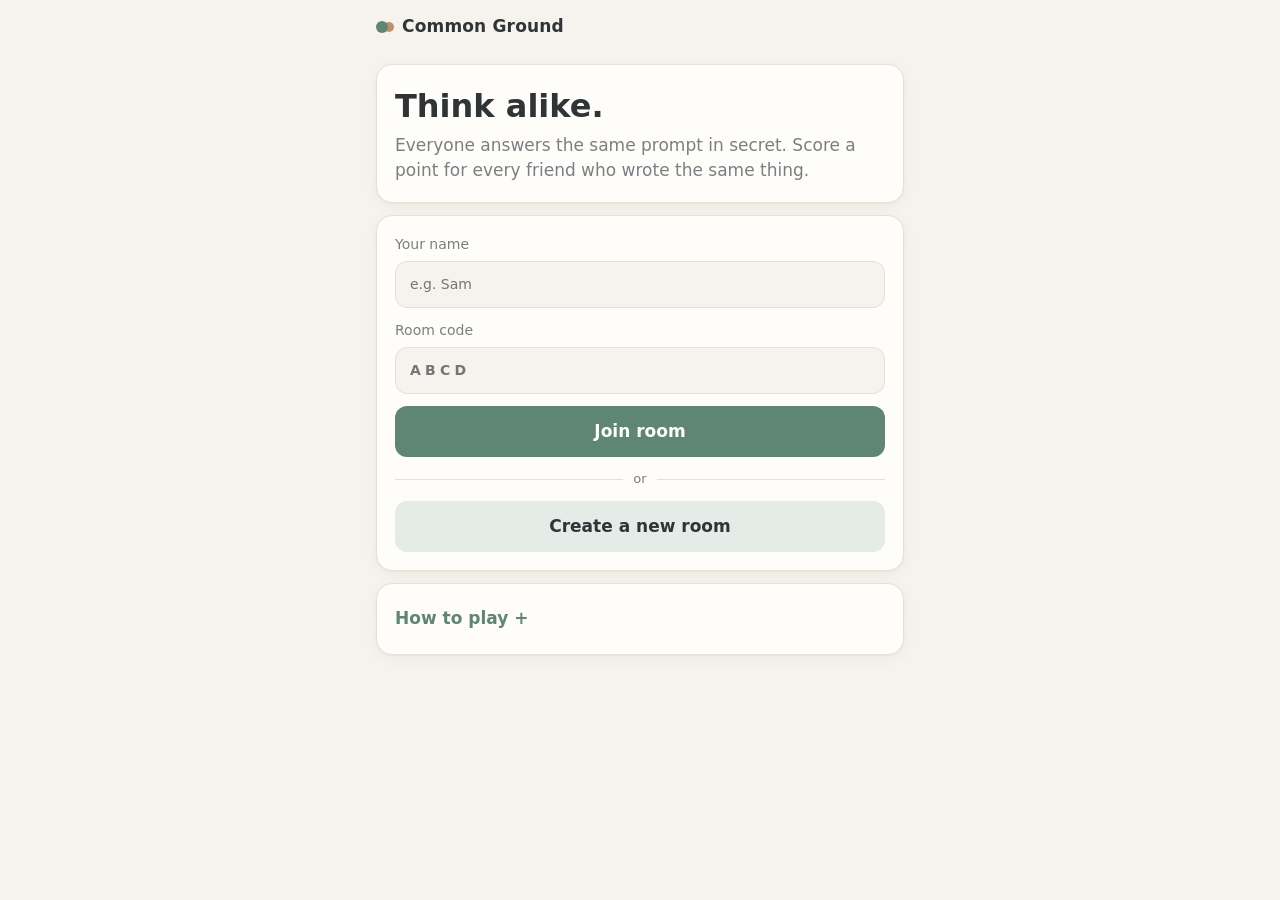
==== index.html @ 86b1faa2 "Add Common Ground: a calm, turn-based party game PWA Static site (GitHub Pages / Cloudflare Pages re" ====
<!doctype html>
<html lang="en">
<head>
  <meta charset="utf-8">
  <meta name="viewport" content="width=device-width, initial-scale=1, viewport-fit=cover">
  <title>Common Ground</title>
  <meta name="description" content="A calm party game for friends: answer prompts and try to think alike.">
  <meta name="theme-color" content="#f6f3ee" media="(prefers-color-scheme: light)">
  <meta name="theme-color" content="#1c1f22" media="(prefers-color-scheme: dark)">
  <link rel="manifest" href="manifest.webmanifest">
  <link rel="icon" href="icons/icon.svg" type="image/svg+xml">
  <link rel="apple-touch-icon" href="icons/icon-192.png">
  <meta name="apple-mobile-web-app-capable" content="yes">
  <meta name="apple-mobile-web-app-status-bar-style" content="default">
  <link rel="stylesheet" href="css/style.css">
</head>
<body>
  <header class="bar">
    <div class="brand"><span class="dot"></span>Common Ground</div>
    <div id="bar-right"></div>
  </header>
  <main id="app" aria-live="polite"></main>
  <div id="toast" role="status"></div>
  <noscript>Common Ground needs JavaScript to run.</noscript>
  <script src="vendor/peerjs.min.js"></script>
  <script type="module" src="js/app.js"></script>
</body>
</html>
---- css/style.css ----
:root {
  --bg: #f6f3ee;
  --card: #fffdf9;
  --ink: #2f3437;
  --muted: #7a7f83;
  --line: #e6e0d6;
  --accent: #5f8575;
  --accent-ink: #ffffff;
  --accent-soft: #e3ece7;
  --match: #eef4f0;
  --warn: #b0705a;
  --radius: 16px;
  --shadow: 0 1px 2px rgba(60, 50, 30, 0.05), 0 4px 16px rgba(60, 50, 30, 0.04);
  color-scheme: light;
}
@media (prefers-color-scheme: dark) {
  :root {
    --bg: #1c1f22;
    --card: #25292d;
    --ink: #e6e2da;
    --muted: #9a9e9f;
    --line: #353a3f;
    --accent: #86ad9b;
    --accent-ink: #15201b;
    --accent-soft: #2d3a34;
    --match: #2a332f;
    --warn: #d39a84;
    --shadow: none;
    color-scheme: dark;
  }
}

* { box-sizing: border-box; }
html { -webkit-text-size-adjust: 100%; }
body {
  margin: 0;
  background: var(--bg);
  color: var(--ink);
  font: 17px/1.5 ui-rounded, "SF Pro Rounded", system-ui, -apple-system, "Segoe UI", Roboto, sans-serif;
  min-height: 100dvh;
  padding: env(safe-area-inset-top) env(safe-area-inset-right) env(safe-area-inset-bottom) env(safe-area-inset-left);
  -webkit-tap-highlight-color: transparent;
}

.bar {
  display: flex; align-items: center; justify-content: space-between; gap: 12px;
  max-width: 560px; margin: 0 auto; padding: 14px 16px 4px;
}
.brand { font-weight: 650; letter-spacing: 0.01em; display: flex; align-items: center; gap: 8px; }
.brand .dot { width: 12px; height: 12px; border-radius: 50%; background: var(--accent); box-shadow: 7px 0 0 -1px #c28f6b; margin-right: 6px; }
#bar-right { display: flex; align-items: center; gap: 10px; font-size: 14px; }
.room { font-weight: 650; letter-spacing: 0.12em; color: var(--muted); }
.status { color: var(--warn); }

main { max-width: 560px; margin: 0 auto; padding: 8px 16px 48px; }
.screen { animation: fade 0.35s ease both; }
@keyframes fade { from { opacity: 0; transform: translateY(4px); } }
@media (prefers-reduced-motion: reduce) { .screen { animation: none; } }

.card {
  background: var(--card); border: 1px solid var(--line); border-radius: var(--radius);
  box-shadow: var(--shadow); padding: 18px; margin: 12px 0;
}
.stack { display: flex; flex-direction: column; gap: 12px; }
.row { display: flex; gap: 10px; }
.grow { flex: 1; }
.center { text-align: center; }
.center-block { display: block; margin: 8px auto; }
.muted { color: var(--muted); }
.small { font-size: 14px; }

h1 { font-size: 28px; line-height: 1.2; margin: 4px 0 8px; font-weight: 650; }
h2 { font-size: 16px; margin: 0 0 10px; font-weight: 650; }
.hero h1 { font-size: 32px; }
.hero p { margin: 0; }

label { display: flex; flex-direction: column; gap: 6px; font-size: 14px; color: var(--muted); }
input, textarea {
  font: inherit; color: var(--ink); background: var(--bg);
  border: 1px solid var(--line); border-radius: 12px; padding: 12px 14px; width: 100%;
  outline: none; transition: border-color 0.2s;
}
input:focus, textarea:focus { border-color: var(--accent); }
textarea { resize: vertical; font-size: 15px; }
.code-input { text-transform: uppercase; letter-spacing: 0.3em; font-weight: 650; }

button {
  font: inherit; font-weight: 600; color: var(--ink); background: transparent;
  border: 1px solid var(--line); border-radius: 12px; padding: 12px 16px; cursor: pointer;
  transition: background 0.2s, opacity 0.2s;
  touch-action: manipulation;
}
button:disabled { opacity: 0.45; cursor: default; }
button.primary { background: var(--accent); color: var(--accent-ink); border-color: transparent; }
button.primary-soft { background: var(--accent-soft); border-color: transparent; }
button.ghost { background: transparent; }
button.link { border: none; padding: 4px 0; color: var(--accent); font-weight: 600; }
button.wide { width: 100%; margin-top: 12px; }
button:focus-visible, [data-group]:focus-visible { outline: 2px solid var(--accent); outline-offset: 2px; }

.or { display: flex; align-items: center; gap: 10px; color: var(--muted); font-size: 13px; }
.or::before, .or::after { content: ""; flex: 1; height: 1px; background: var(--line); }
.notice { background: var(--accent-soft); border-radius: 12px; padding: 10px 14px; margin: 12px 0; }
.help { padding-left: 20px; margin: 10px 0 0; color: var(--ink); }
.help li { margin: 6px 0; }

.bigcode { font-size: 52px; font-weight: 700; letter-spacing: 0.18em; margin: 0 0 8px; padding-left: 0.18em; }

.plist { list-style: none; margin: 0; padding: 0; display: flex; flex-direction: column; gap: 8px; }
.plist li { display: flex; align-items: center; gap: 8px; }
.plist.inline { flex-direction: row; flex-wrap: wrap; margin-bottom: 8px; }
.tag { font-size: 12px; color: var(--muted); border: 1px solid var(--line); border-radius: 999px; padding: 1px 8px; }
.x { margin-left: auto; border: none; padding: 2px 10px; color: var(--muted); font-size: 20px; line-height: 1; }

.chip { display: inline-flex; align-items: center; gap: 7px; font-weight: 600; }
.chip i { width: 10px; height: 10px; border-radius: 50%; background: var(--c); flex: none; }
.chip.away { opacity: 0.45; }
.plist.inline .chip { border: 1px solid var(--line); border-radius: 999px; padding: 4px 12px; font-size: 15px; }
.plist.inline .chip.done { background: var(--match); border-color: transparent; }
.plist.inline .chip.done::after { content: "✓"; color: var(--accent); font-size: 13px; }

.setting { display: flex; justify-content: space-between; align-items: center; gap: 12px; }
.seg { display: inline-flex; border: 1px solid var(--line); border-radius: 12px; overflow: hidden; }
.seg button { border: none; border-radius: 0; padding: 8px 14px; font-weight: 600; }
.seg button + button { border-left: 1px solid var(--line); }
.seg button.on { background: var(--accent-soft); color: var(--ink); }
.seg button:disabled { opacity: 1; }
.seg button:disabled:not(.on) { color: var(--muted); }

.roundinfo { display: flex; justify-content: space-between; color: var(--muted); font-size: 14px; margin-top: 12px; }
.timer { font-variant-numeric: tabular-nums; }
.timer.low { color: var(--warn); }
.prompt { font-size: 30px; margin: 10px 0 4px; }
.spot-banner {
  margin-top: 10px; padding: 10px 14px; border-radius: 12px; font-size: 15px;
  background: color-mix(in srgb, var(--c) 16%, transparent); border-left: 4px solid var(--c);
}
.locked { font-size: 24px; font-weight: 650; margin: 2px 0 12px; }
.hint { color: var(--muted); font-size: 14px; margin: 8px 0 0; }

.groups { list-style: none; padding: 0; margin: 12px 0; display: flex; flex-direction: column; gap: 10px; }
.group {
  background: var(--card); border: 1px solid var(--line); border-radius: var(--radius);
  padding: 12px 14px; transition: border-color 0.2s, background 0.2s;
}
.group[data-group] { cursor: pointer; }
.group.match { background: var(--match); }
.group.spotg { border-color: var(--accent); }
.group.sel { border-color: var(--accent); box-shadow: 0 0 0 2px var(--accent) inset; }
.gtop { display: flex; justify-content: space-between; align-items: baseline; gap: 10px; }
.glabel { font-size: 20px; font-weight: 650; overflow-wrap: anywhere; }
.gcount { color: var(--accent); font-weight: 700; }
.gmem { display: flex; flex-wrap: wrap; gap: 6px 14px; margin-top: 6px; font-size: 15px; }
.mem { display: inline-flex; align-items: center; gap: 6px; }
.mem[data-split] { cursor: pointer; text-decoration: underline dotted var(--muted); text-underline-offset: 4px; }
.mem em { color: var(--muted); font-style: normal; font-size: 14px; }
.pts { color: var(--accent); font-size: 14px; }

.scores { list-style: none; padding: 0; margin: 0; }
.scores li { display: flex; justify-content: space-between; align-items: center; padding: 8px 0; border-top: 1px solid var(--line); }
.scores li:first-child { border-top: none; }
.score { font-weight: 700; font-variant-numeric: tabular-nums; }
.score small { color: var(--accent); font-weight: 600; margin-right: 8px; }
.sync { margin: 12px 0 0; }

#toast {
  position: fixed; left: 50%; bottom: calc(24px + env(safe-area-inset-bottom)); transform: translate(-50%, 20px);
  background: var(--ink); color: var(--bg); padding: 10px 18px; border-radius: 999px; font-size: 15px;
  opacity: 0; pointer-events: none; transition: opacity 0.25s, transform 0.25s; max-width: calc(100% - 32px);
}
#toast.show { opacity: 1; transform: translate(-50%, 0); }
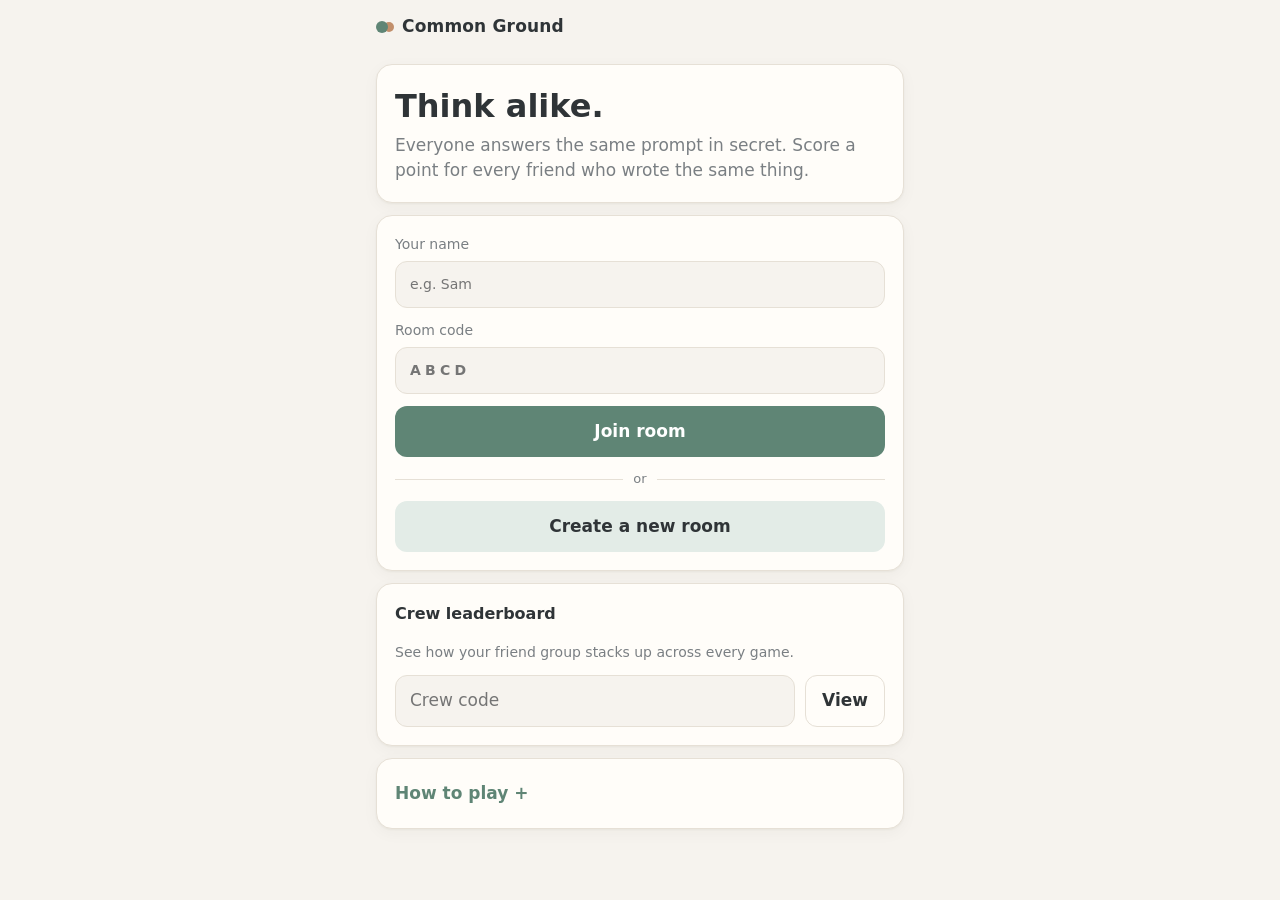
==== commit 9c248720: "Fix joining: relay game messages through Supabase Realtime Direct WebRTC connections failed between " ====
--- a/index.html
+++ b/index.html
@@ -22,7 +22,7 @@
   <main id="app" aria-live="polite"></main>
   <div id="toast" role="status"></div>
   <noscript>Common Ground needs JavaScript to run.</noscript>
-  <script src="vendor/peerjs.min.js"></script>
+  <script src="vendor/supabase.js"></script>
   <script type="module" src="js/app.js"></script>
 </body>
 </html>
--- a/css/style.css
+++ b/css/style.css
@@ -169,3 +169,26 @@
   opacity: 0; pointer-events: none; transition: opacity 0.25s, transform 0.25s; max-width: calc(100% - 32px);
 }
 #toast.show { opacity: 1; transform: translate(-50%, 0); }
+
+/* ---------- crew stats & leaderboard ---------- */
+.mono { font-family: ui-monospace, SFMono-Regular, Menlo, monospace; font-size: 0.92em; }
+.tight { margin: 4px 0; }
+.seg-wide { display: flex; margin: 12px 0 4px; background: var(--card); }
+.seg-wide button { flex: 1; padding: 10px 4px; font-size: 14px; }
+.lb { list-style: none; padding: 0; margin: 10px 0; display: flex; flex-direction: column; gap: 8px; }
+.lb-row { background: var(--card); border: 1px solid var(--line); border-radius: var(--radius); padding: 12px 14px; cursor: pointer; }
+.lb-row.open { border-color: var(--accent); }
+.lb-main { display: flex; align-items: center; gap: 12px; }
+.lb-rank { width: 22px; color: var(--muted); font-weight: 700; font-variant-numeric: tabular-nums; flex: none; }
+.lb-name { flex: 1; min-width: 0; font-weight: 650; display: flex; flex-wrap: wrap; align-items: center; gap: 6px; overflow-wrap: anywhere; }
+.lb-val { text-align: right; font-weight: 700; font-size: 20px; font-variant-numeric: tabular-nums; line-height: 1.1; }
+.lb-val small { display: block; font-size: 11px; font-weight: 500; color: var(--muted); }
+.lb-sub { font-size: 13px; margin: 2px 0 0 34px; }
+.badge { font-size: 11px; font-weight: 600; color: var(--accent); background: var(--accent-soft); border-radius: 999px; padding: 1px 8px; }
+.lb-detail { margin: 10px 0 0 34px; display: grid; gap: 6px; font-size: 14px; }
+.lb-detail div { display: flex; justify-content: space-between; gap: 12px; border-top: 1px solid var(--line); padding-top: 6px; }
+.lb-detail dt { color: var(--muted); }
+.lb-detail dd { margin: 0; text-align: right; font-weight: 600; }
+.pairs { list-style: none; padding: 0; margin: 0; }
+.pairs li { display: flex; justify-content: space-between; align-items: baseline; gap: 12px; padding: 8px 0; border-top: 1px solid var(--line); flex-wrap: wrap; }
+.pairs li:first-child { border-top: none; }
